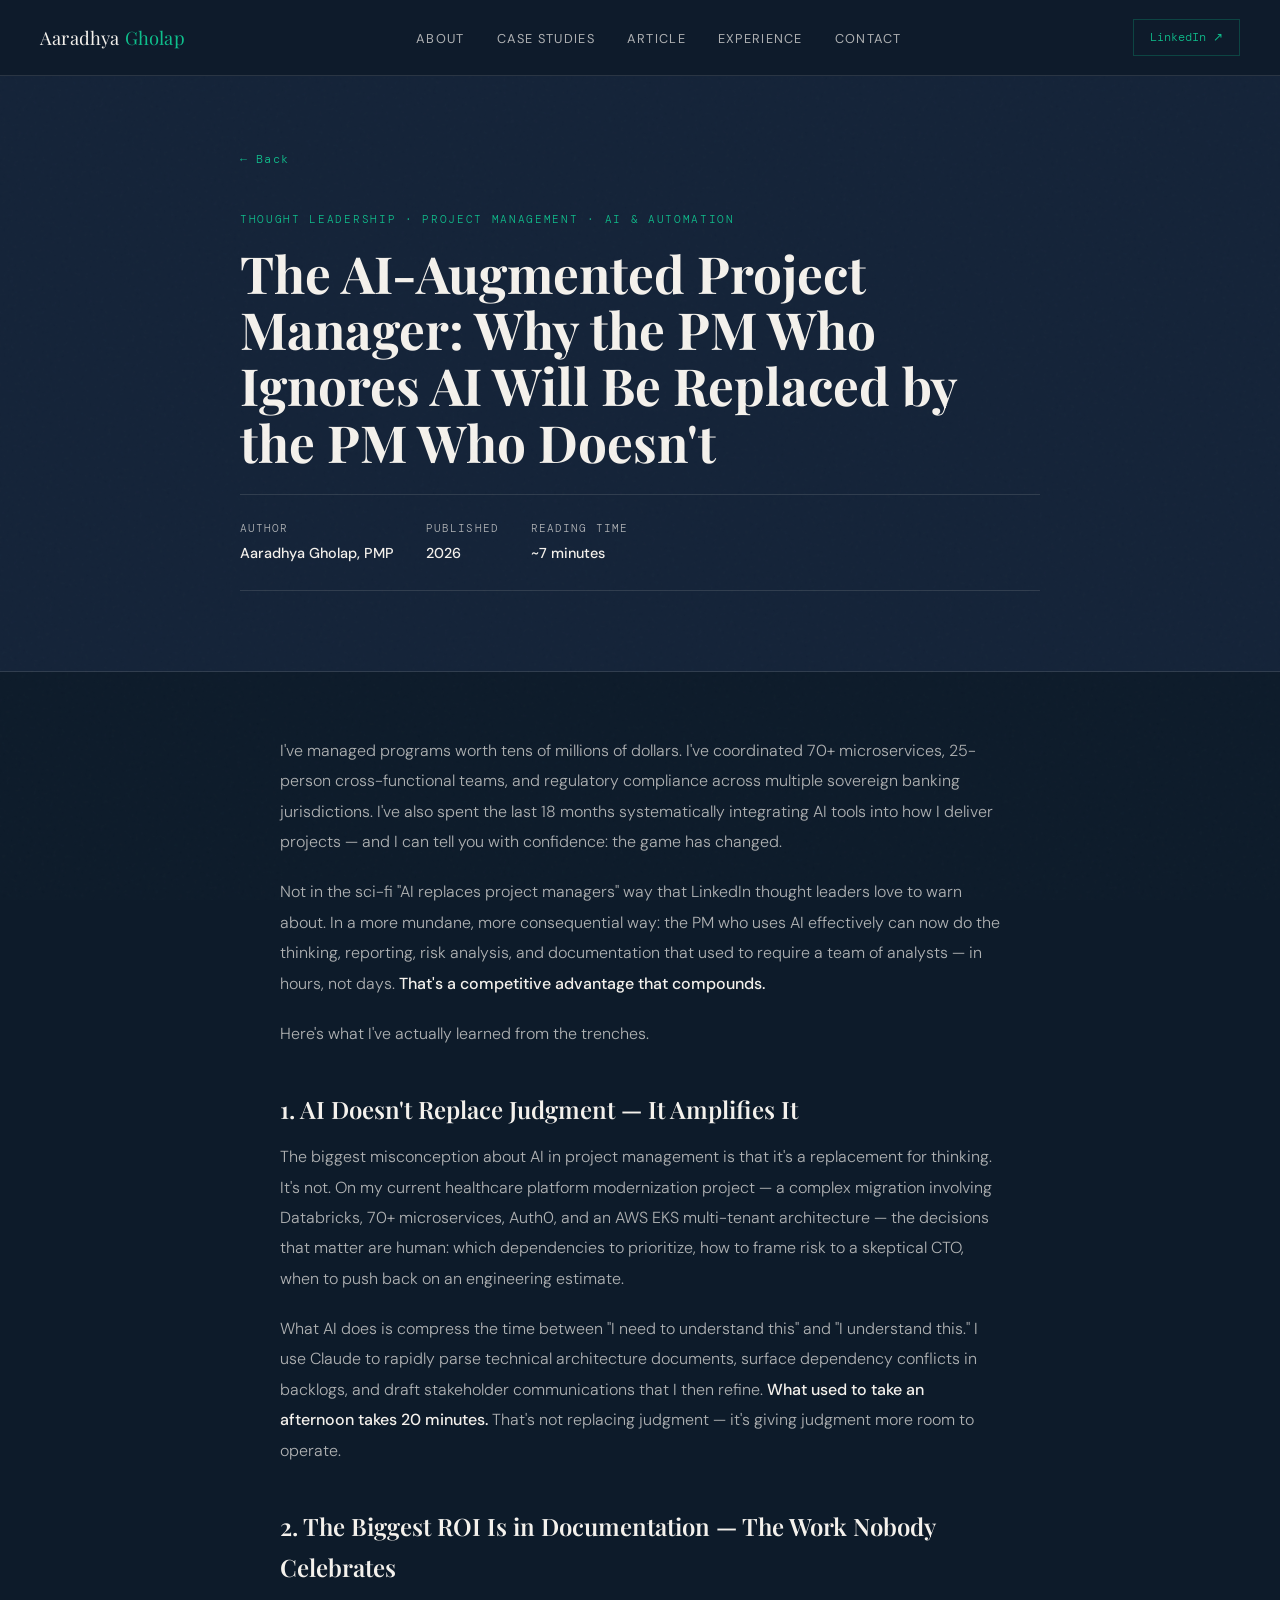
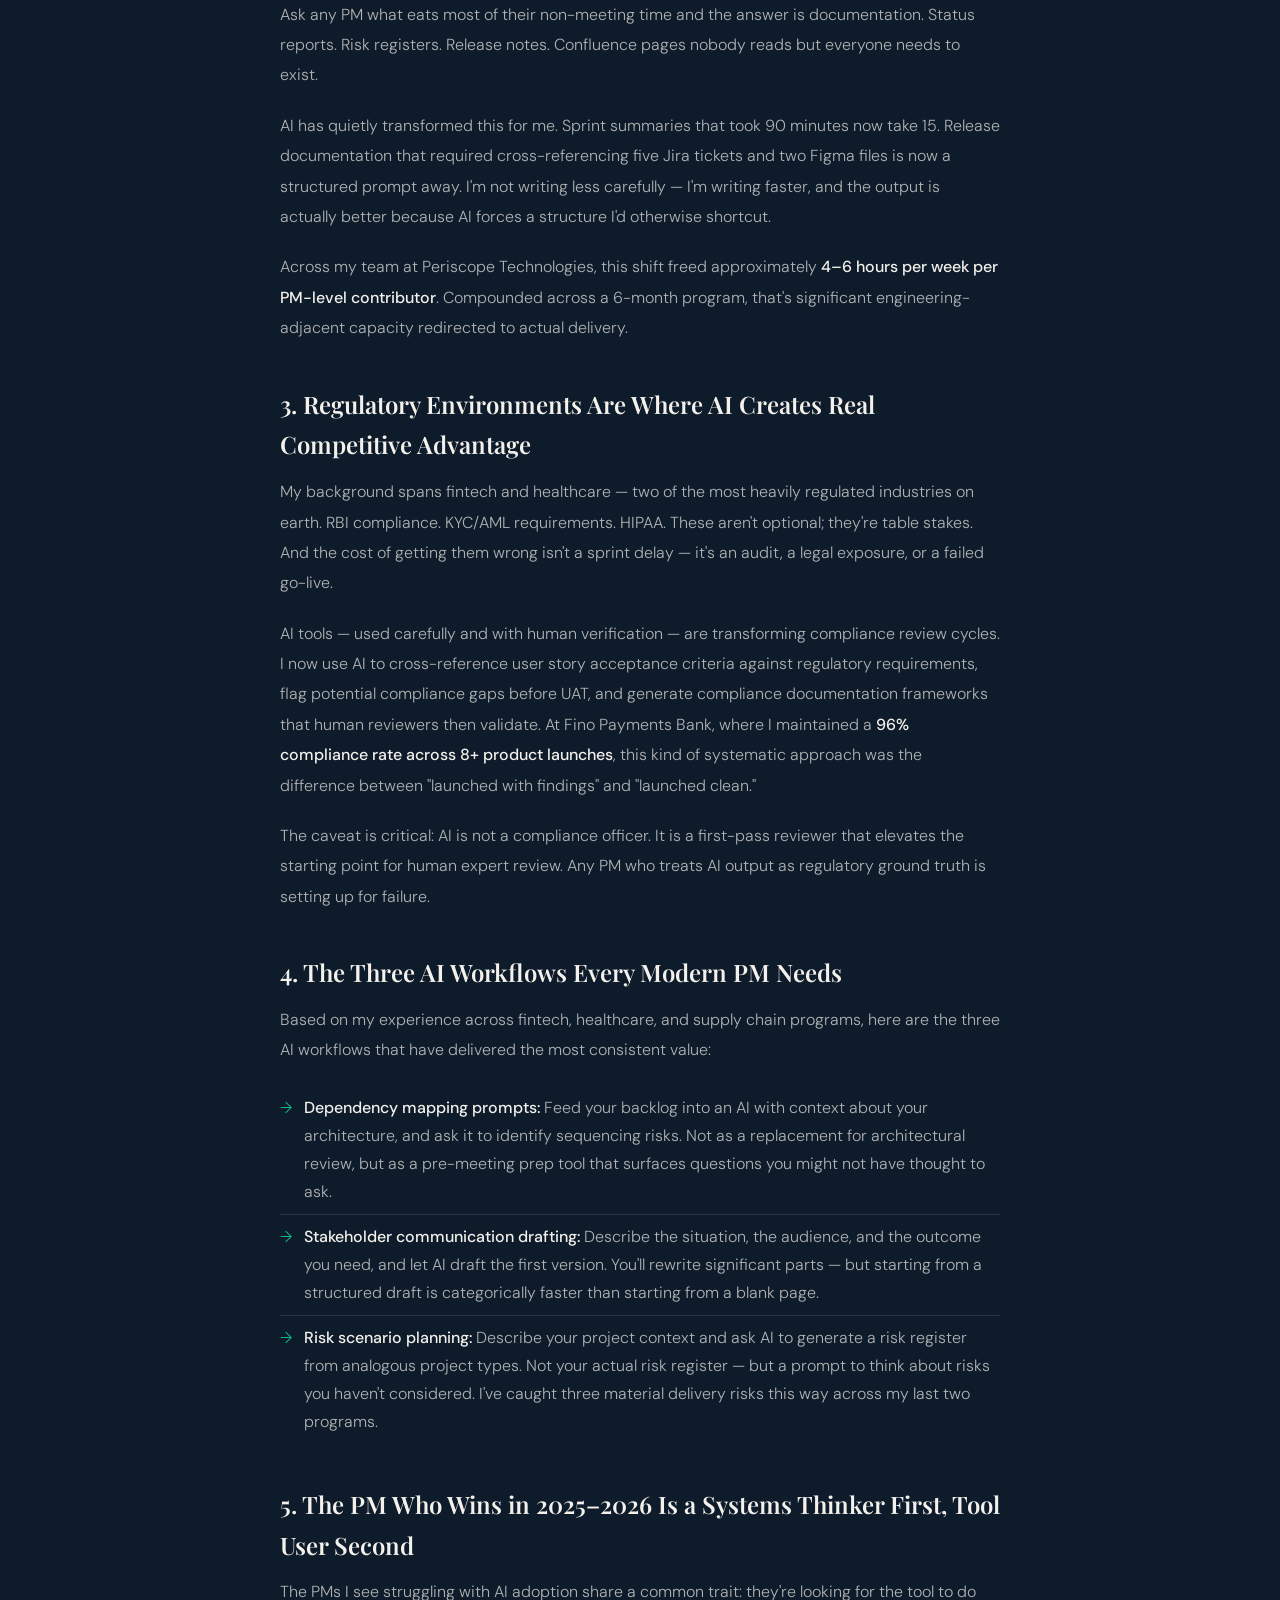
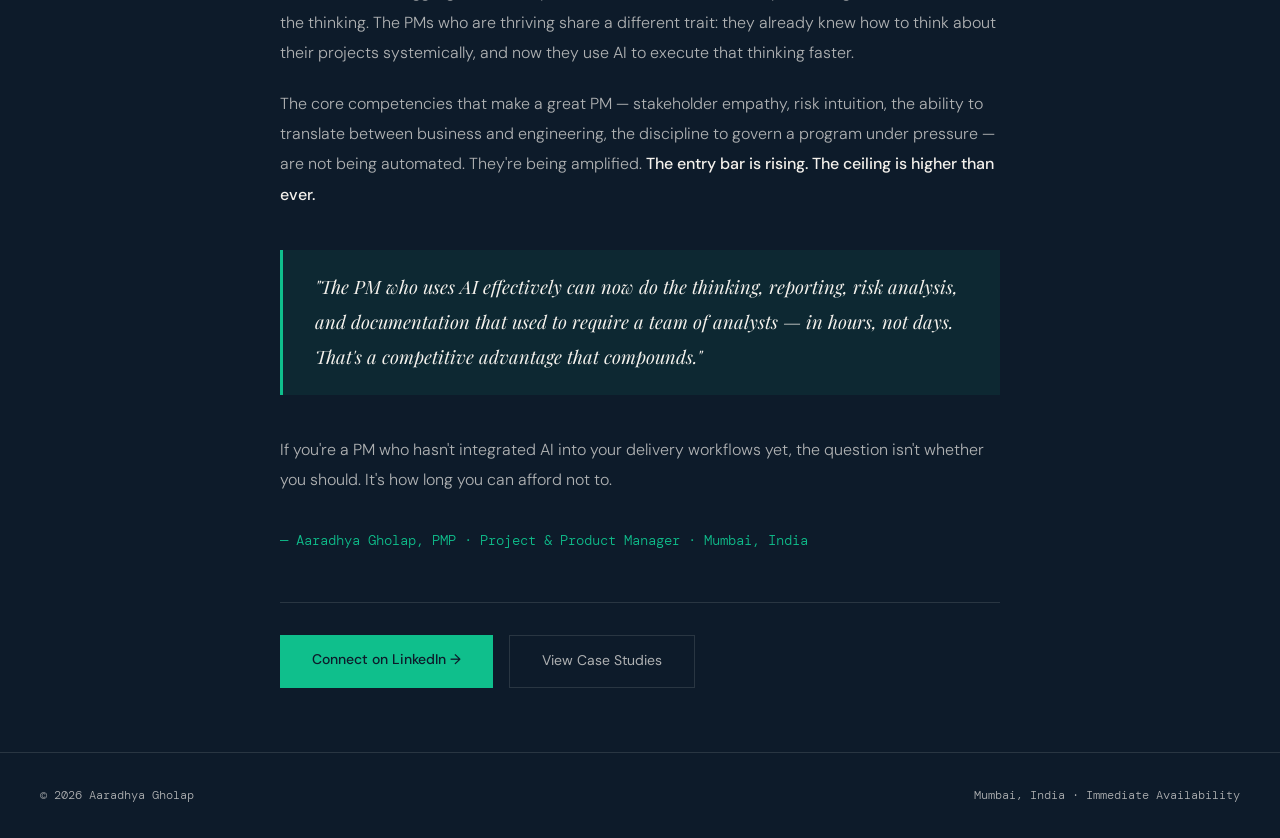
==== article.html @ 45ca6bbc "Add files via upload" ====
<!DOCTYPE html>
<html lang="en">
<head>
<meta charset="UTF-8">
<meta name="viewport" content="width=device-width, initial-scale=1.0">
<title>The AI-Augmented Project Manager — Aaradhya Gholap</title>
<link rel="stylesheet" href="style.css">
</head>
<body>

<nav>
  <a href="index.html" class="nav-logo">Aaradhya <span>Gholap</span></a>
  <button class="hamburger" aria-label="Menu"><span></span><span></span><span></span></button>
  <ul class="nav-links">
    <li><a href="index.html#about">About</a></li>
    <li><a href="index.html#work">Case Studies</a></li>
    <li><a href="index.html#article" class="active">Article</a></li>
    <li><a href="index.html#experience">Experience</a></li>
    <li><a href="index.html#contact">Contact</a></li>
  </ul>
  <a href="https://linkedin.com/in/aaradhyagholap" target="_blank" class="nav-cta">LinkedIn ↗</a>
</nav>

<div class="detail-hero">
  <div class="detail-hero-inner">
    <a href="index.html#article" class="detail-back">← Back</a>
    <div class="detail-domain">Thought Leadership · Project Management · AI & Automation</div>
    <h1 class="detail-title">The AI-Augmented Project Manager: Why the PM Who Ignores AI Will Be Replaced by the PM Who Doesn't</h1>
    <div class="detail-meta">
      <div class="detail-meta-item">
        <span class="detail-meta-label">Author</span>
        <span class="detail-meta-value">Aaradhya Gholap, PMP</span>
      </div>
      <div class="detail-meta-item">
        <span class="detail-meta-label">Published</span>
        <span class="detail-meta-value">2026</span>
      </div>
      <div class="detail-meta-item">
        <span class="detail-meta-label">Reading time</span>
        <span class="detail-meta-value">~7 minutes</span>
      </div>
    </div>
  </div>
</div>

<div class="article-full">
  <div class="article-full-inner">

    <p>I've managed programs worth tens of millions of dollars. I've coordinated 70+ microservices, 25-person cross-functional teams, and regulatory compliance across multiple sovereign banking jurisdictions. I've also spent the last 18 months systematically integrating AI tools into how I deliver projects — and I can tell you with confidence: the game has changed.</p>

    <p>Not in the sci-fi "AI replaces project managers" way that LinkedIn thought leaders love to warn about. In a more mundane, more consequential way: the PM who uses AI effectively can now do the thinking, reporting, risk analysis, and documentation that used to require a team of analysts — in hours, not days. <strong>That's a competitive advantage that compounds.</strong></p>

    <p>Here's what I've actually learned from the trenches.</p>

    <h2>1. AI Doesn't Replace Judgment — It Amplifies It</h2>
    <p>The biggest misconception about AI in project management is that it's a replacement for thinking. It's not. On my current healthcare platform modernization project — a complex migration involving Databricks, 70+ microservices, Auth0, and an AWS EKS multi-tenant architecture — the decisions that matter are human: which dependencies to prioritize, how to frame risk to a skeptical CTO, when to push back on an engineering estimate.</p>
    <p>What AI does is compress the time between "I need to understand this" and "I understand this." I use Claude to rapidly parse technical architecture documents, surface dependency conflicts in backlogs, and draft stakeholder communications that I then refine. <strong>What used to take an afternoon takes 20 minutes.</strong> That's not replacing judgment — it's giving judgment more room to operate.</p>

    <h2>2. The Biggest ROI Is in Documentation — The Work Nobody Celebrates</h2>
    <p>Ask any PM what eats most of their non-meeting time and the answer is documentation. Status reports. Risk registers. Release notes. Confluence pages nobody reads but everyone needs to exist.</p>
    <p>AI has quietly transformed this for me. Sprint summaries that took 90 minutes now take 15. Release documentation that required cross-referencing five Jira tickets and two Figma files is now a structured prompt away. I'm not writing less carefully — I'm writing faster, and the output is actually better because AI forces a structure I'd otherwise shortcut.</p>
    <p>Across my team at Periscope Technologies, this shift freed approximately <strong>4–6 hours per week per PM-level contributor</strong>. Compounded across a 6-month program, that's significant engineering-adjacent capacity redirected to actual delivery.</p>

    <h2>3. Regulatory Environments Are Where AI Creates Real Competitive Advantage</h2>
    <p>My background spans fintech and healthcare — two of the most heavily regulated industries on earth. RBI compliance. KYC/AML requirements. HIPAA. These aren't optional; they're table stakes. And the cost of getting them wrong isn't a sprint delay — it's an audit, a legal exposure, or a failed go-live.</p>
    <p>AI tools — used carefully and with human verification — are transforming compliance review cycles. I now use AI to cross-reference user story acceptance criteria against regulatory requirements, flag potential compliance gaps before UAT, and generate compliance documentation frameworks that human reviewers then validate. At Fino Payments Bank, where I maintained a <strong>96% compliance rate across 8+ product launches</strong>, this kind of systematic approach was the difference between "launched with findings" and "launched clean."</p>
    <p>The caveat is critical: AI is not a compliance officer. It is a first-pass reviewer that elevates the starting point for human expert review. Any PM who treats AI output as regulatory ground truth is setting up for failure.</p>

    <h2>4. The Three AI Workflows Every Modern PM Needs</h2>
    <p>Based on my experience across fintech, healthcare, and supply chain programs, here are the three AI workflows that have delivered the most consistent value:</p>
    <ul>
      <li><strong>Dependency mapping prompts:</strong> Feed your backlog into an AI with context about your architecture, and ask it to identify sequencing risks. Not as a replacement for architectural review, but as a pre-meeting prep tool that surfaces questions you might not have thought to ask.</li>
      <li><strong>Stakeholder communication drafting:</strong> Describe the situation, the audience, and the outcome you need, and let AI draft the first version. You'll rewrite significant parts — but starting from a structured draft is categorically faster than starting from a blank page.</li>
      <li><strong>Risk scenario planning:</strong> Describe your project context and ask AI to generate a risk register from analogous project types. Not your actual risk register — but a prompt to think about risks you haven't considered. I've caught three material delivery risks this way across my last two programs.</li>
    </ul>

    <h2>5. The PM Who Wins in 2025–2026 Is a Systems Thinker First, Tool User Second</h2>
    <p>The PMs I see struggling with AI adoption share a common trait: they're looking for the tool to do the thinking. The PMs who are thriving share a different trait: they already knew how to think about their projects systemically, and now they use AI to execute that thinking faster.</p>
    <p>The core competencies that make a great PM — stakeholder empathy, risk intuition, the ability to translate between business and engineering, the discipline to govern a program under pressure — are not being automated. They're being amplified. <strong>The entry bar is rising. The ceiling is higher than ever.</strong></p>

    <div class="pullquote">
      <p>"The PM who uses AI effectively can now do the thinking, reporting, risk analysis, and documentation that used to require a team of analysts — in hours, not days. That's a competitive advantage that compounds."</p>
    </div>

    <p>If you're a PM who hasn't integrated AI into your delivery workflows yet, the question isn't whether you should. It's how long you can afford not to.</p>

    <p style="color:var(--teal);font-family:var(--mono);font-size:0.85rem;margin-top:2rem;">— Aaradhya Gholap, PMP · Project & Product Manager · Mumbai, India</p>

    <div style="margin-top:3rem;padding-top:2rem;border-top:1px solid var(--white-border);display:flex;gap:1rem;flex-wrap:wrap;">
      <a href="https://linkedin.com/in/aaradhyagholap" target="_blank" class="btn-primary">Connect on LinkedIn →</a>
      <a href="index.html#work" class="btn-outline">View Case Studies</a>
    </div>
  </div>
</div>

<footer>
  <span>© 2026 Aaradhya Gholap</span>
  <span>Mumbai, India · Immediate Availability</span>
</footer>
<script src="main.js"></script>
</body>
</html>
---- style.css ----
@import url('https://fonts.googleapis.com/css2?family=Playfair+Display:ital,wght@0,600;0,700;1,600&family=DM+Sans:ital,opsz,wght@0,9..40,300;0,9..40,400;0,9..40,500;1,9..40,300&family=DM+Mono:wght@400;500&display=swap');

:root {
  --navy: #0d1b2a;
  --navy-mid: #142338;
  --navy-light: #1e3352;
  --teal: #0fbf8c;
  --teal-dim: #0a9870;
  --teal-ghost: rgba(15,191,140,0.08);
  --teal-border: rgba(15,191,140,0.25);
  --gold: #e8a838;
  --white: #f4f1ec;
  --white-dim: rgba(244,241,236,0.7);
  --white-ghost: rgba(244,241,236,0.08);
  --white-border: rgba(244,241,236,0.12);
  --mono: 'DM Mono', monospace;
  --serif: 'Playfair Display', Georgia, serif;
  --sans: 'DM Sans', system-ui, sans-serif;
}

*, *::before, *::after { box-sizing: border-box; margin: 0; padding: 0; }

html { scroll-behavior: smooth; }

body {
  background: var(--navy);
  color: var(--white);
  font-family: var(--sans);
  font-weight: 300;
  line-height: 1.7;
  overflow-x: hidden;
}

/* ── NOISE TEXTURE OVERLAY ── */
body::before {
  content: '';
  position: fixed;
  inset: 0;
  background-image: url("data:image/svg+xml,%3Csvg viewBox='0 0 256 256' xmlns='http://www.w3.org/2000/svg'%3E%3Cfilter id='noise'%3E%3CfeTurbulence type='fractalNoise' baseFrequency='0.9' numOctaves='4' stitchTiles='stitch'/%3E%3C/filter%3E%3Crect width='100%25' height='100%25' filter='url(%23noise)' opacity='0.04'/%3E%3C/svg%3E");
  pointer-events: none;
  z-index: 0;
  opacity: 0.5;
}

/* ── NAV ── */
nav {
  position: fixed;
  top: 0; left: 0; right: 0;
  z-index: 100;
  display: flex;
  align-items: center;
  justify-content: space-between;
  padding: 1.2rem 2.5rem;
  background: rgba(13,27,42,0.85);
  backdrop-filter: blur(12px);
  border-bottom: 1px solid var(--white-border);
}

.nav-logo {
  font-family: var(--serif);
  font-size: 1.15rem;
  color: var(--white);
  text-decoration: none;
  letter-spacing: 0.01em;
}

.nav-logo span { color: var(--teal); }

.nav-links { display: flex; gap: 2rem; list-style: none; }

.nav-links a {
  font-size: 0.8rem;
  font-weight: 400;
  letter-spacing: 0.1em;
  text-transform: uppercase;
  color: var(--white-dim);
  text-decoration: none;
  transition: color 0.2s;
}

.nav-links a:hover, .nav-links a.active { color: var(--teal); }

.nav-cta {
  font-family: var(--mono);
  font-size: 0.75rem;
  color: var(--teal);
  border: 1px solid var(--teal-border);
  padding: 0.45rem 1rem;
  text-decoration: none;
  transition: background 0.2s;
}
.nav-cta:hover { background: var(--teal-ghost); }

/* ── HERO ── */
.hero {
  min-height: 100vh;
  display: flex;
  align-items: center;
  padding: 8rem 2.5rem 5rem;
  position: relative;
  overflow: hidden;
}

.hero-grid-bg {
  position: absolute;
  inset: 0;
  background-image:
    linear-gradient(rgba(15,191,140,0.04) 1px, transparent 1px),
    linear-gradient(90deg, rgba(15,191,140,0.04) 1px, transparent 1px);
  background-size: 60px 60px;
  mask-image: radial-gradient(ellipse 80% 80% at 50% 50%, black 30%, transparent 100%);
}

.hero-glow {
  position: absolute;
  top: -20%;
  right: -10%;
  width: 60vw;
  height: 60vw;
  background: radial-gradient(circle, rgba(15,191,140,0.06) 0%, transparent 60%);
  pointer-events: none;
}

.hero-inner {
  max-width: 1100px;
  margin: 0 auto;
  width: 100%;
  position: relative;
  z-index: 1;
}

.hero-tag {
  font-family: var(--mono);
  font-size: 0.75rem;
  color: var(--teal);
  letter-spacing: 0.15em;
  text-transform: uppercase;
  margin-bottom: 1.5rem;
  display: flex;
  align-items: center;
  gap: 0.75rem;
}
.hero-tag::before {
  content: '';
  display: block;
  width: 40px;
  height: 1px;
  background: var(--teal);
}

.hero h1 {
  font-family: var(--serif);
  font-size: clamp(3rem, 7vw, 5.5rem);
  line-height: 1.05;
  font-weight: 700;
  margin-bottom: 0.3em;
  letter-spacing: -0.02em;
}

.hero h1 em {
  font-style: italic;
  color: var(--teal);
}

.hero-subtitle {
  font-size: 1.1rem;
  color: var(--white-dim);
  max-width: 560px;
  margin: 1.5rem 0 2.5rem;
  line-height: 1.75;
}

.hero-metrics {
  display: flex;
  gap: 2.5rem;
  margin-bottom: 3rem;
  flex-wrap: wrap;
}

.metric {
  display: flex;
  flex-direction: column;
}

.metric-num {
  font-family: var(--serif);
  font-size: 2.2rem;
  font-weight: 700;
  color: var(--teal);
  line-height: 1;
}

.metric-label {
  font-size: 0.75rem;
  color: var(--white-dim);
  letter-spacing: 0.05em;
  margin-top: 0.25rem;
}

.hero-actions { display: flex; gap: 1rem; flex-wrap: wrap; }

.btn-primary {
  font-family: var(--sans);
  font-size: 0.875rem;
  font-weight: 500;
  background: var(--teal);
  color: var(--navy);
  padding: 0.85rem 2rem;
  text-decoration: none;
  transition: background 0.2s, transform 0.15s;
  display: inline-block;
}
.btn-primary:hover { background: #0de0a4; transform: translateY(-1px); }

.btn-outline {
  font-family: var(--sans);
  font-size: 0.875rem;
  font-weight: 400;
  border: 1px solid var(--white-border);
  color: var(--white-dim);
  padding: 0.85rem 2rem;
  text-decoration: none;
  transition: border-color 0.2s, color 0.2s;
  display: inline-block;
}
.btn-outline:hover { border-color: var(--teal-border); color: var(--teal); }

/* ── SECTIONS ── */
section {
  padding: 6rem 2.5rem;
  position: relative;
  z-index: 1;
}

.container { max-width: 1100px; margin: 0 auto; }

.section-label {
  font-family: var(--mono);
  font-size: 0.7rem;
  color: var(--teal);
  letter-spacing: 0.2em;
  text-transform: uppercase;
  margin-bottom: 0.75rem;
}

.section-title {
  font-family: var(--serif);
  font-size: clamp(1.8rem, 4vw, 2.8rem);
  font-weight: 700;
  line-height: 1.15;
  margin-bottom: 1rem;
}

.section-desc {
  color: var(--white-dim);
  font-size: 1rem;
  max-width: 560px;
  line-height: 1.8;
  margin-bottom: 3rem;
}

/* ── ABOUT ── */
#about { background: var(--navy-mid); }

.about-grid {
  display: grid;
  grid-template-columns: 1fr 1fr;
  gap: 5rem;
  align-items: start;
}

.about-text p {
  color: var(--white-dim);
  margin-bottom: 1.25rem;
  line-height: 1.85;
}

.about-text p strong { color: var(--white); font-weight: 500; }

.about-tags { display: flex; flex-wrap: wrap; gap: 0.5rem; margin-top: 2rem; }

.tag {
  font-family: var(--mono);
  font-size: 0.7rem;
  padding: 0.35rem 0.8rem;
  border: 1px solid var(--teal-border);
  color: var(--teal);
  letter-spacing: 0.08em;
}

.about-certs { display: flex; flex-direction: column; gap: 1rem; }

.cert-card {
  background: var(--white-ghost);
  border: 1px solid var(--white-border);
  padding: 1.25rem 1.5rem;
  transition: border-color 0.2s;
}
.cert-card:hover { border-color: var(--teal-border); }

.cert-card .cert-name {
  font-weight: 500;
  font-size: 0.9rem;
  margin-bottom: 0.2rem;
}
.cert-card .cert-org {
  font-size: 0.78rem;
  color: var(--teal);
  font-family: var(--mono);
}

/* ── CASE STUDIES ── */
#work { background: var(--navy); }

.work-grid {
  display: grid;
  grid-template-columns: 1fr 1fr 1fr;
  gap: 1.5px;
  background: var(--white-border);
  margin-bottom: 1.5px;
}

.case-card {
  background: var(--navy);
  padding: 2.5rem;
  transition: background 0.25s;
  cursor: pointer;
  text-decoration: none;
  display: block;
  color: inherit;
  position: relative;
  overflow: hidden;
}

.case-card::before {
  content: '';
  position: absolute;
  top: 0; left: 0;
  width: 3px;
  height: 0;
  background: var(--teal);
  transition: height 0.3s;
}
.case-card:hover::before { height: 100%; }
.case-card:hover { background: var(--navy-light); }

.case-domain {
  font-family: var(--mono);
  font-size: 0.65rem;
  color: var(--teal);
  letter-spacing: 0.15em;
  text-transform: uppercase;
  margin-bottom: 1.25rem;
}

.case-title {
  font-family: var(--serif);
  font-size: 1.3rem;
  font-weight: 600;
  line-height: 1.3;
  margin-bottom: 1rem;
}

.case-desc {
  font-size: 0.85rem;
  color: var(--white-dim);
  line-height: 1.75;
  margin-bottom: 1.75rem;
}

.case-metrics {
  display: flex;
  gap: 1.5rem;
  margin-bottom: 1.75rem;
  flex-wrap: wrap;
}

.case-metric-val {
  font-family: var(--serif);
  font-size: 1.5rem;
  color: var(--teal);
  font-weight: 700;
  line-height: 1;
}
.case-metric-lbl {
  font-size: 0.68rem;
  color: var(--white-dim);
  letter-spacing: 0.05em;
  margin-top: 0.2rem;
}

.case-link {
  font-family: var(--mono);
  font-size: 0.72rem;
  color: var(--teal);
  display: flex;
  align-items: center;
  gap: 0.5rem;
  letter-spacing: 0.08em;
}
.case-link::after { content: '→'; transition: transform 0.2s; }
.case-card:hover .case-link::after { transform: translateX(4px); }

/* ── CASE STUDY DETAIL PAGE ── */
.detail-hero {
  padding: 9rem 2.5rem 5rem;
  background: var(--navy-mid);
  border-bottom: 1px solid var(--white-border);
}

.detail-hero-inner { max-width: 800px; margin: 0 auto; }

.detail-back {
  font-family: var(--mono);
  font-size: 0.72rem;
  color: var(--teal);
  text-decoration: none;
  display: inline-flex;
  align-items: center;
  gap: 0.5rem;
  letter-spacing: 0.1em;
  margin-bottom: 2.5rem;
  transition: gap 0.2s;
}
.detail-back:hover { gap: 0.75rem; }

.detail-domain {
  font-family: var(--mono);
  font-size: 0.7rem;
  color: var(--teal);
  letter-spacing: 0.15em;
  text-transform: uppercase;
  margin-bottom: 1rem;
}

.detail-title {
  font-family: var(--serif);
  font-size: clamp(2rem, 5vw, 3.2rem);
  font-weight: 700;
  line-height: 1.1;
  margin-bottom: 1.5rem;
}

.detail-meta {
  display: flex;
  gap: 2rem;
  flex-wrap: wrap;
  padding: 1.5rem 0;
  border-top: 1px solid var(--white-border);
  border-bottom: 1px solid var(--white-border);
  margin-top: 1.5rem;
}

.detail-meta-item { display: flex; flex-direction: column; }
.detail-meta-label { font-size: 0.68rem; color: var(--white-dim); text-transform: uppercase; letter-spacing: 0.1em; margin-bottom: 0.25rem; font-family: var(--mono); }
.detail-meta-value { font-size: 0.9rem; font-weight: 500; }

.detail-body {
  max-width: 800px;
  margin: 0 auto;
  padding: 4rem 2.5rem;
}

.detail-body h2 {
  font-family: var(--serif);
  font-size: 1.6rem;
  font-weight: 600;
  margin: 3rem 0 1rem;
  color: var(--white);
}

.detail-body h3 {
  font-size: 1rem;
  font-weight: 500;
  color: var(--teal);
  text-transform: uppercase;
  letter-spacing: 0.08em;
  font-family: var(--mono);
  margin: 2rem 0 0.75rem;
}

.detail-body p {
  color: var(--white-dim);
  margin-bottom: 1.25rem;
  line-height: 1.85;
}

.detail-body strong { color: var(--white); font-weight: 500; }

.detail-body ul { list-style: none; margin-bottom: 1.5rem; }

.detail-body ul li {
  color: var(--white-dim);
  padding: 0.5rem 0 0.5rem 1.5rem;
  position: relative;
  line-height: 1.75;
  border-bottom: 1px solid var(--white-border);
}
.detail-body ul li:last-child { border-bottom: none; }
.detail-body ul li::before {
  content: '→';
  position: absolute;
  left: 0;
  color: var(--teal);
  font-size: 0.85rem;
}

.metrics-row {
  display: grid;
  grid-template-columns: repeat(4, 1fr);
  gap: 1px;
  background: var(--white-border);
  margin: 2.5rem 0;
}

.metric-box {
  background: var(--navy-mid);
  padding: 1.5rem;
  text-align: center;
}

.metric-box .val {
  font-family: var(--serif);
  font-size: 2rem;
  font-weight: 700;
  color: var(--teal);
  display: block;
  line-height: 1;
  margin-bottom: 0.4rem;
}

.metric-box .lbl {
  font-size: 0.72rem;
  color: var(--white-dim);
  font-family: var(--mono);
  letter-spacing: 0.06em;
}

.pullquote {
  border-left: 3px solid var(--teal);
  padding: 1.25rem 2rem;
  margin: 2.5rem 0;
  background: var(--teal-ghost);
}

.pullquote p {
  font-family: var(--serif);
  font-size: 1.15rem;
  font-style: italic;
  color: var(--white) !important;
  margin: 0 !important;
  line-height: 1.65;
}

/* ── ARTICLE ── */
#article { background: var(--navy-mid); }

.article-card {
  background: var(--navy);
  border: 1px solid var(--white-border);
  padding: 3rem;
  max-width: 780px;
  transition: border-color 0.2s;
}
.article-card:hover { border-color: var(--teal-border); }

.article-tag {
  font-family: var(--mono);
  font-size: 0.68rem;
  color: var(--teal);
  letter-spacing: 0.12em;
  text-transform: uppercase;
  margin-bottom: 1rem;
}

.article-card h2 {
  font-family: var(--serif);
  font-size: 1.7rem;
  line-height: 1.2;
  margin-bottom: 1rem;
  font-weight: 600;
}

.article-card .excerpt {
  color: var(--white-dim);
  font-size: 0.95rem;
  line-height: 1.8;
  margin-bottom: 1.5rem;
}

.article-full { padding: 4rem 2.5rem; }
.article-full-inner { max-width: 720px; margin: 0 auto; }
.article-full-inner h2 { font-family: var(--serif); font-size: 1.5rem; font-weight: 600; margin: 2.5rem 0 0.75rem; }
.article-full-inner p { color: var(--white-dim); line-height: 1.9; margin-bottom: 1.25rem; }
.article-full-inner strong { color: var(--white); font-weight: 500; }
.article-full-inner ul { list-style: none; margin-bottom: 1.5rem; }
.article-full-inner ul li { color: var(--white-dim); padding: 0.5rem 0 0.5rem 1.5rem; position: relative; line-height: 1.75; border-bottom: 1px solid var(--white-border); }
.article-full-inner ul li:last-child { border-bottom: none; }
.article-full-inner ul li::before { content: '→'; position: absolute; left: 0; color: var(--teal); }

/* ── TIMELINE ── */
#experience { background: var(--navy); }

.timeline { position: relative; padding-left: 2rem; }
.timeline::before {
  content: '';
  position: absolute;
  left: 0; top: 0; bottom: 0;
  width: 1px;
  background: linear-gradient(to bottom, var(--teal), transparent);
}

.timeline-item {
  position: relative;
  padding-bottom: 3rem;
  padding-left: 2rem;
}

.timeline-item::before {
  content: '';
  position: absolute;
  left: -2.4rem;
  top: 0.4rem;
  width: 8px;
  height: 8px;
  background: var(--teal);
  border-radius: 50%;
  box-shadow: 0 0 0 4px rgba(15,191,140,0.15);
}

.timeline-date {
  font-family: var(--mono);
  font-size: 0.68rem;
  color: var(--teal);
  letter-spacing: 0.1em;
  margin-bottom: 0.4rem;
}

.timeline-title {
  font-family: var(--serif);
  font-size: 1.2rem;
  font-weight: 600;
  margin-bottom: 0.2rem;
}

.timeline-company {
  font-size: 0.85rem;
  color: var(--white-dim);
  margin-bottom: 0.75rem;
}

.timeline-desc {
  font-size: 0.88rem;
  color: var(--white-dim);
  line-height: 1.75;
}

/* ── CONTACT ── */
#contact {
  background: var(--navy-mid);
  text-align: center;
  padding: 8rem 2.5rem;
}

#contact .section-title { margin-bottom: 1rem; }

#contact p {
  color: var(--white-dim);
  margin-bottom: 2.5rem;
  font-size: 1rem;
  max-width: 480px;
  margin-left: auto;
  margin-right: auto;
}

.contact-links { display: flex; gap: 1rem; justify-content: center; flex-wrap: wrap; }

/* ── FOOTER ── */
footer {
  background: var(--navy);
  border-top: 1px solid var(--white-border);
  padding: 2rem 2.5rem;
  display: flex;
  justify-content: space-between;
  align-items: center;
  font-size: 0.78rem;
  color: var(--white-dim);
  font-family: var(--mono);
}

/* ── ANIMATIONS ── */
.fade-up {
  opacity: 0;
  transform: translateY(24px);
  transition: opacity 0.65s ease, transform 0.65s ease;
}
.fade-up.visible { opacity: 1; transform: translateY(0); }

.fade-up:nth-child(2) { transition-delay: 0.1s; }
.fade-up:nth-child(3) { transition-delay: 0.2s; }
.fade-up:nth-child(4) { transition-delay: 0.3s; }

/* ── RESPONSIVE ── */
@media (max-width: 900px) {
  .work-grid { grid-template-columns: 1fr; }
  .about-grid { grid-template-columns: 1fr; gap: 3rem; }
  .metrics-row { grid-template-columns: 1fr 1fr; }
  nav { padding: 1rem 1.5rem; }
  .nav-links { display: none; }
}

@media (max-width: 600px) {
  section { padding: 4rem 1.25rem; }
  .hero { padding: 7rem 1.25rem 4rem; }
  .hero-metrics { gap: 1.5rem; }
  .detail-body { padding: 3rem 1.25rem; }
  .metrics-row { grid-template-columns: 1fr 1fr; }
}

/* ── HAMBURGER ── */
.hamburger {
  display: none;
  flex-direction: column;
  gap: 5px;
  background: none;
  border: none;
  cursor: pointer;
  padding: 4px;
}
.hamburger span { display: block; width: 22px; height: 1px; background: var(--white); transition: all 0.2s; }

@media (max-width: 900px) {
  .hamburger { display: flex; }
  .nav-links.open {
    display: flex;
    flex-direction: column;
    position: fixed;
    top: 56px; left: 0; right: 0;
    background: var(--navy-mid);
    padding: 2rem;
    border-bottom: 1px solid var(--white-border);
    gap: 1.5rem;
  }
}
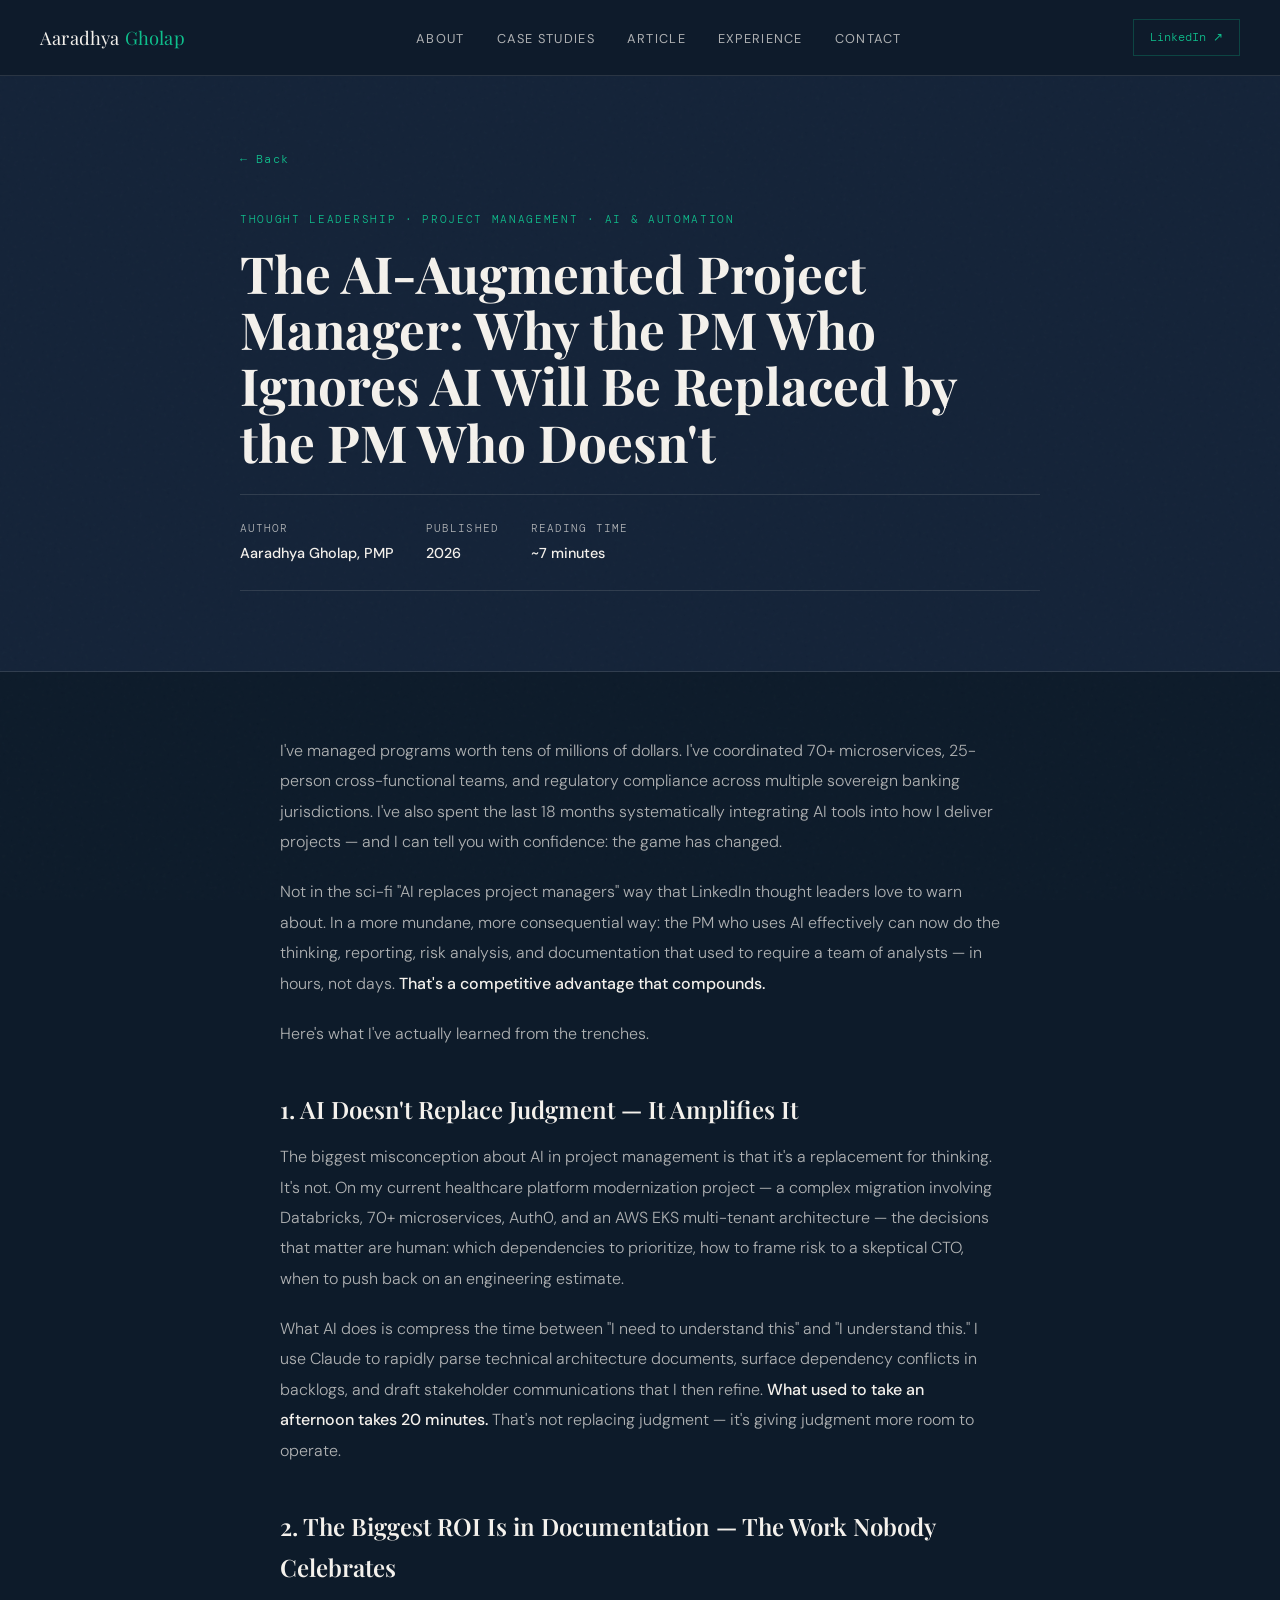
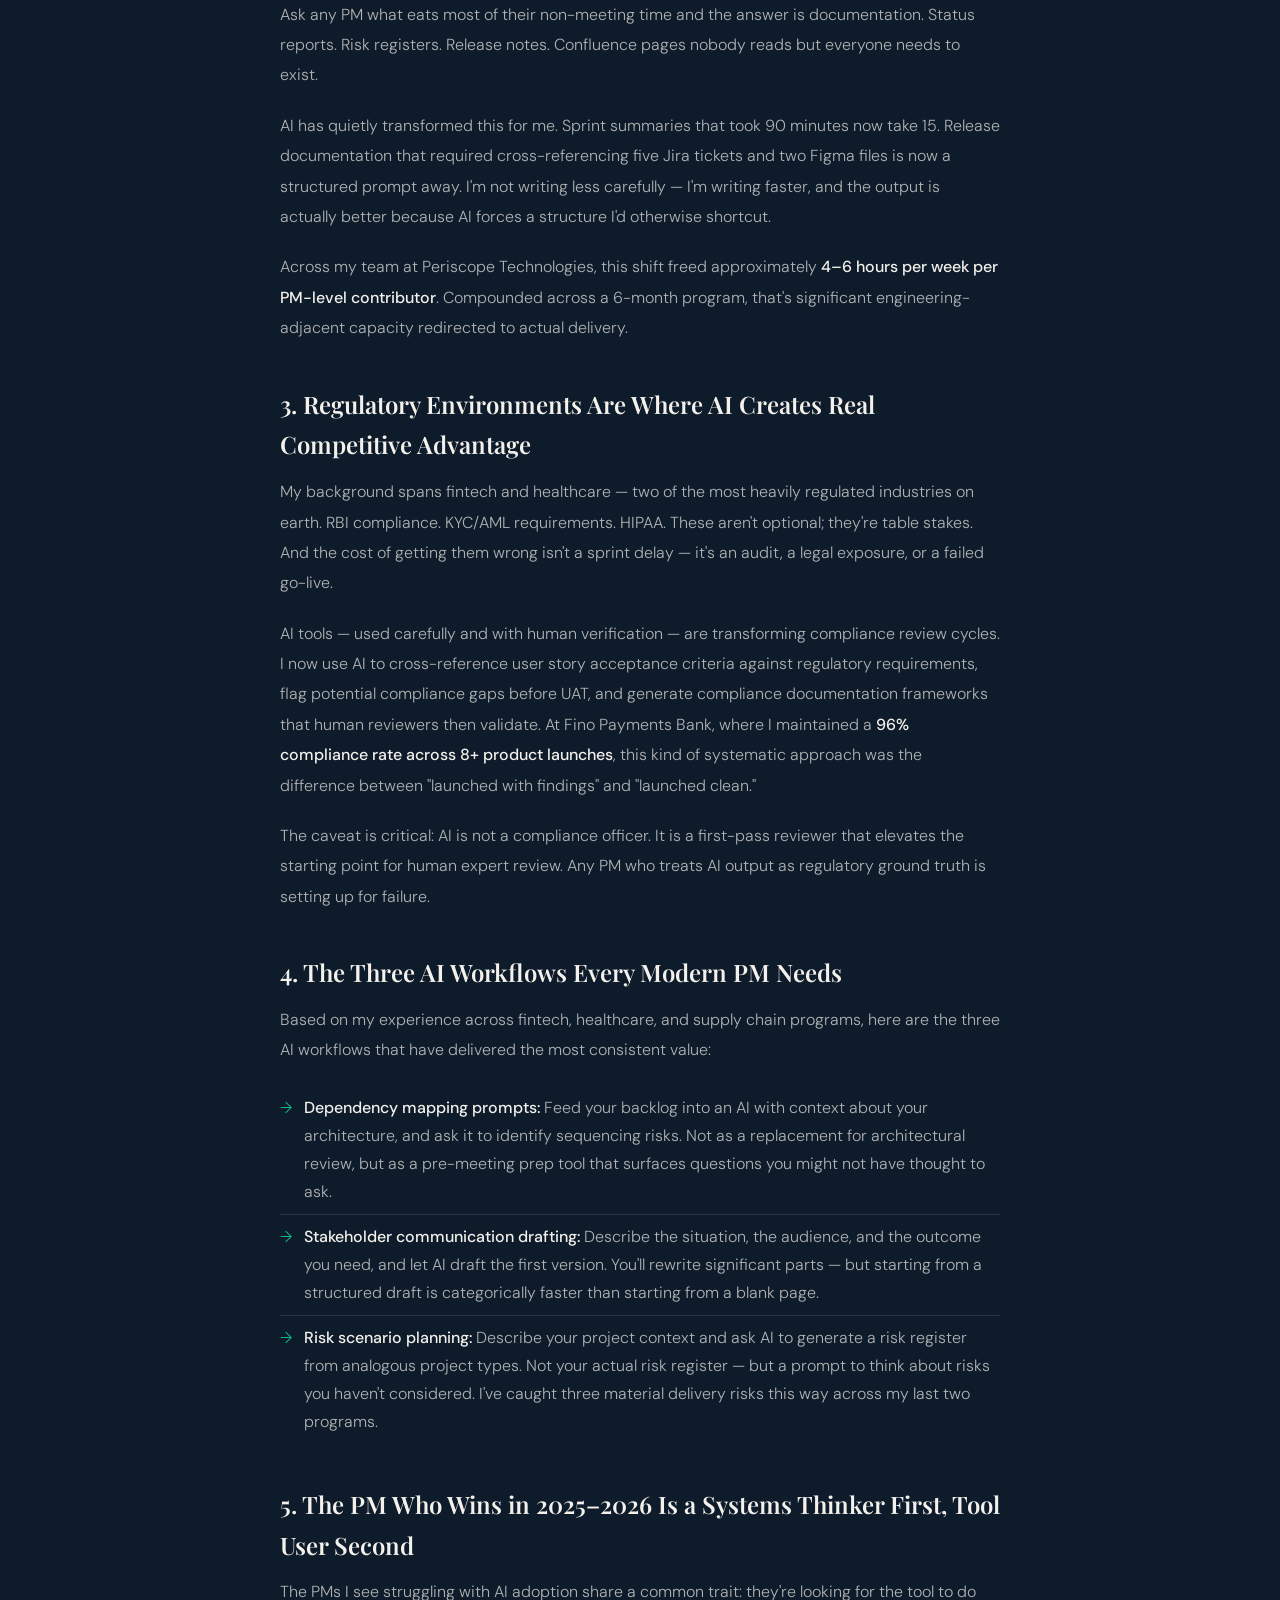
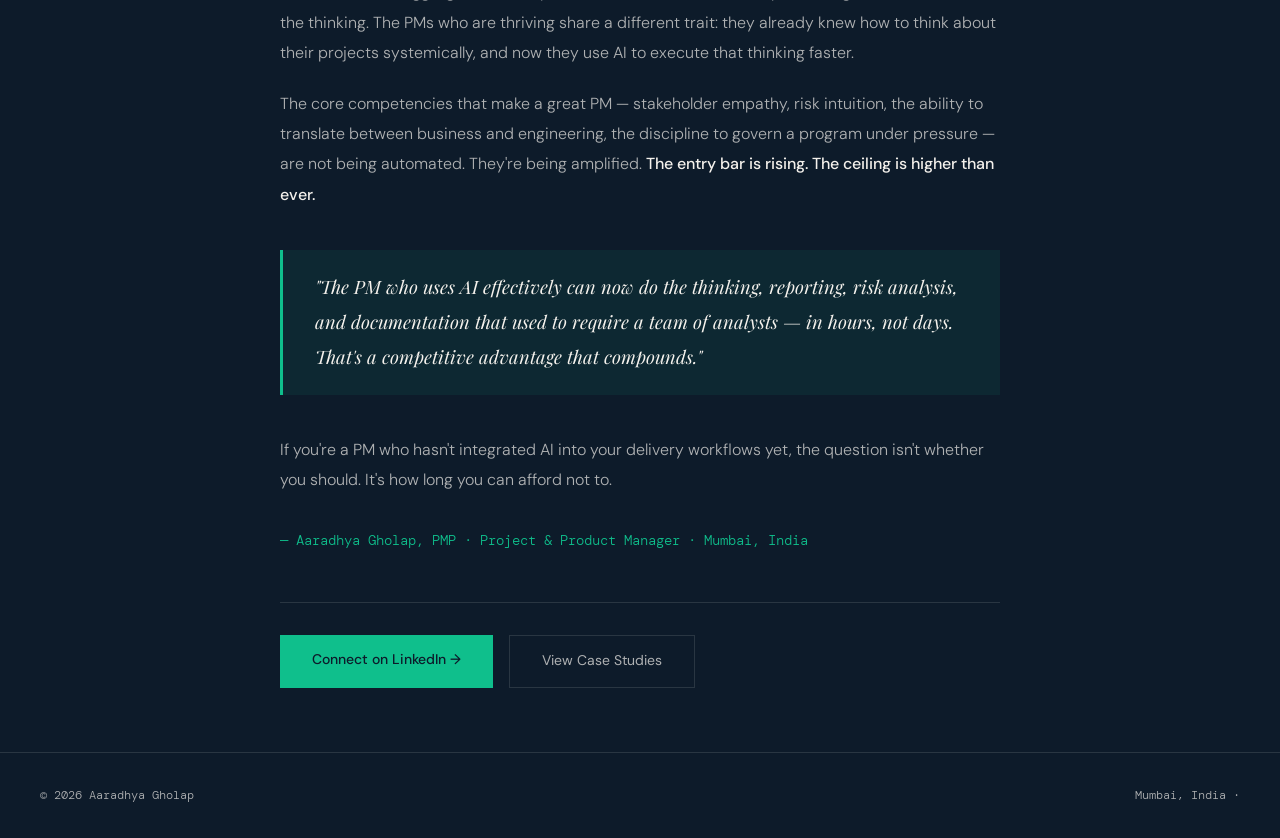
==== commit 4f451f0f: "Update article.html" ====
--- a/article.html
+++ b/article.html
@@ -95,7 +95,7 @@
 
 <footer>
   <span>© 2026 Aaradhya Gholap</span>
-  <span>Mumbai, India · Immediate Availability</span>
+  <span>Mumbai, India · </span>
 </footer>
 <script src="main.js"></script>
 </body>
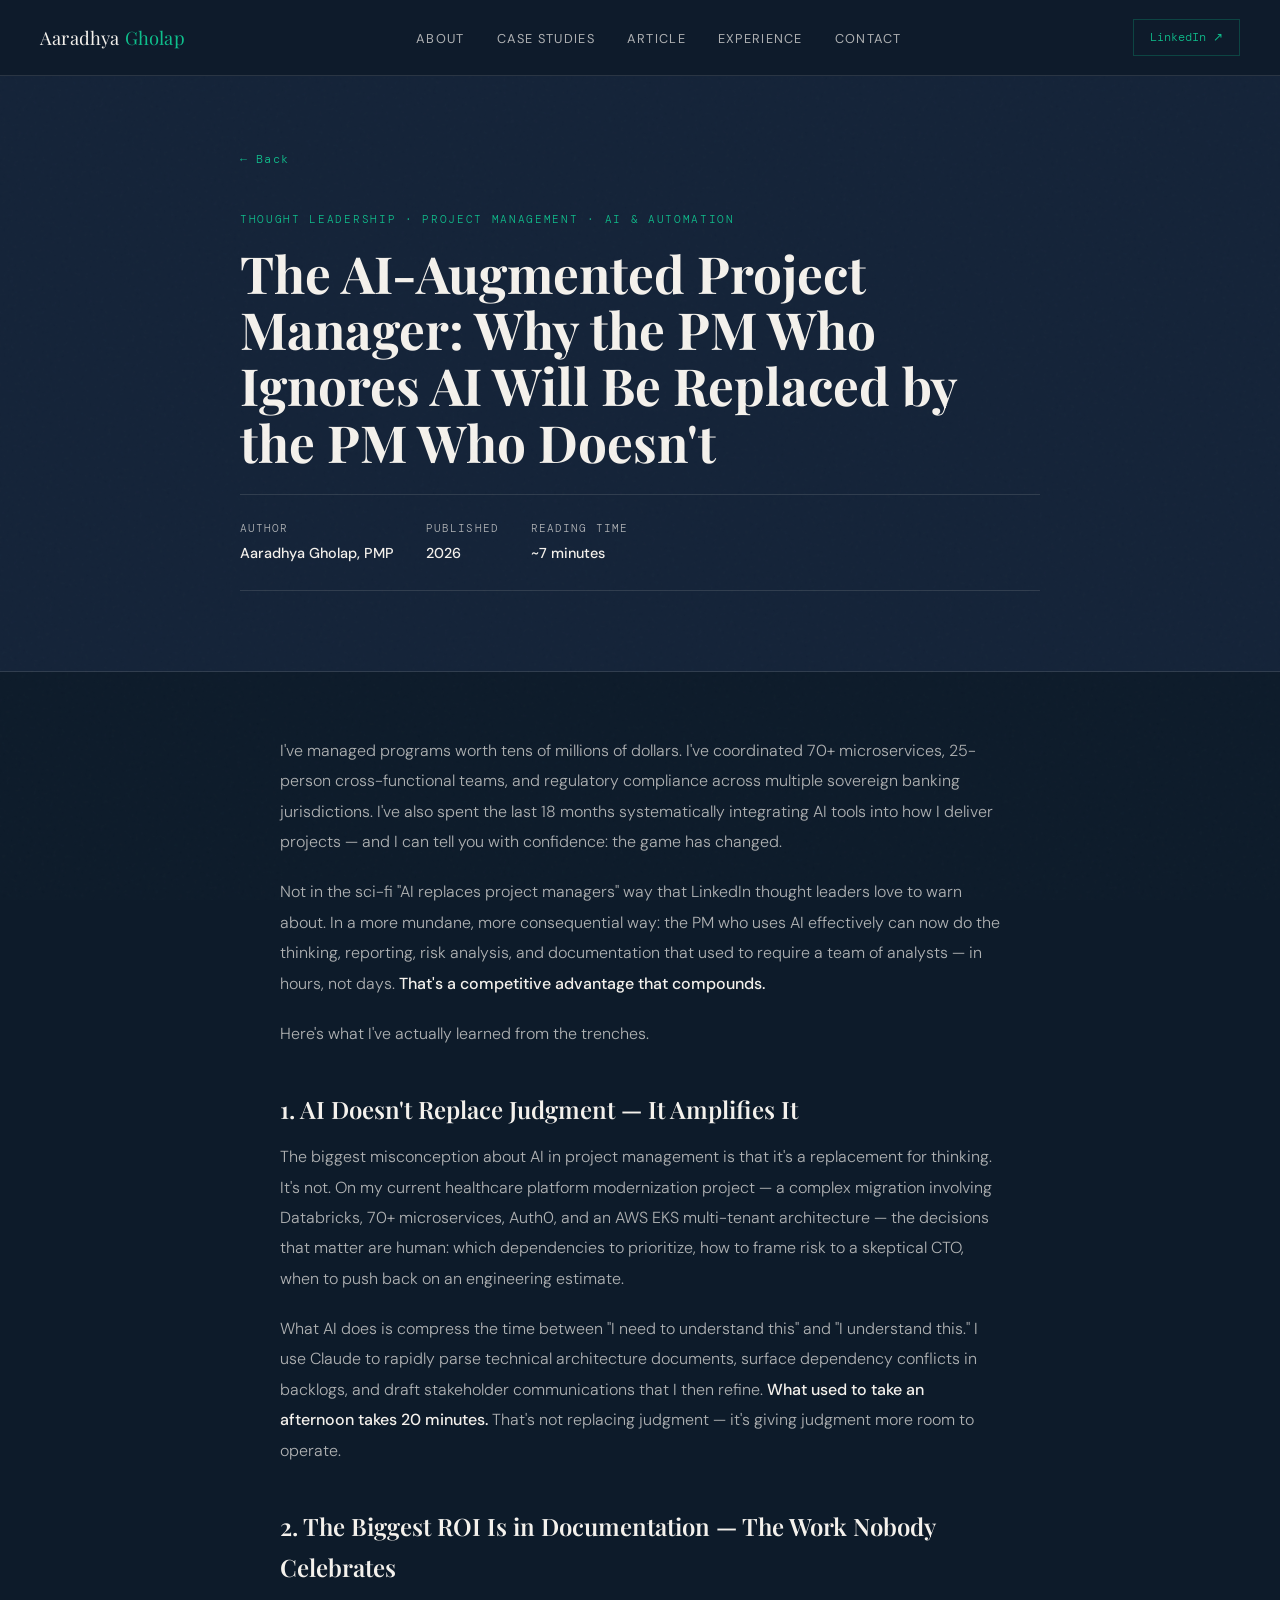
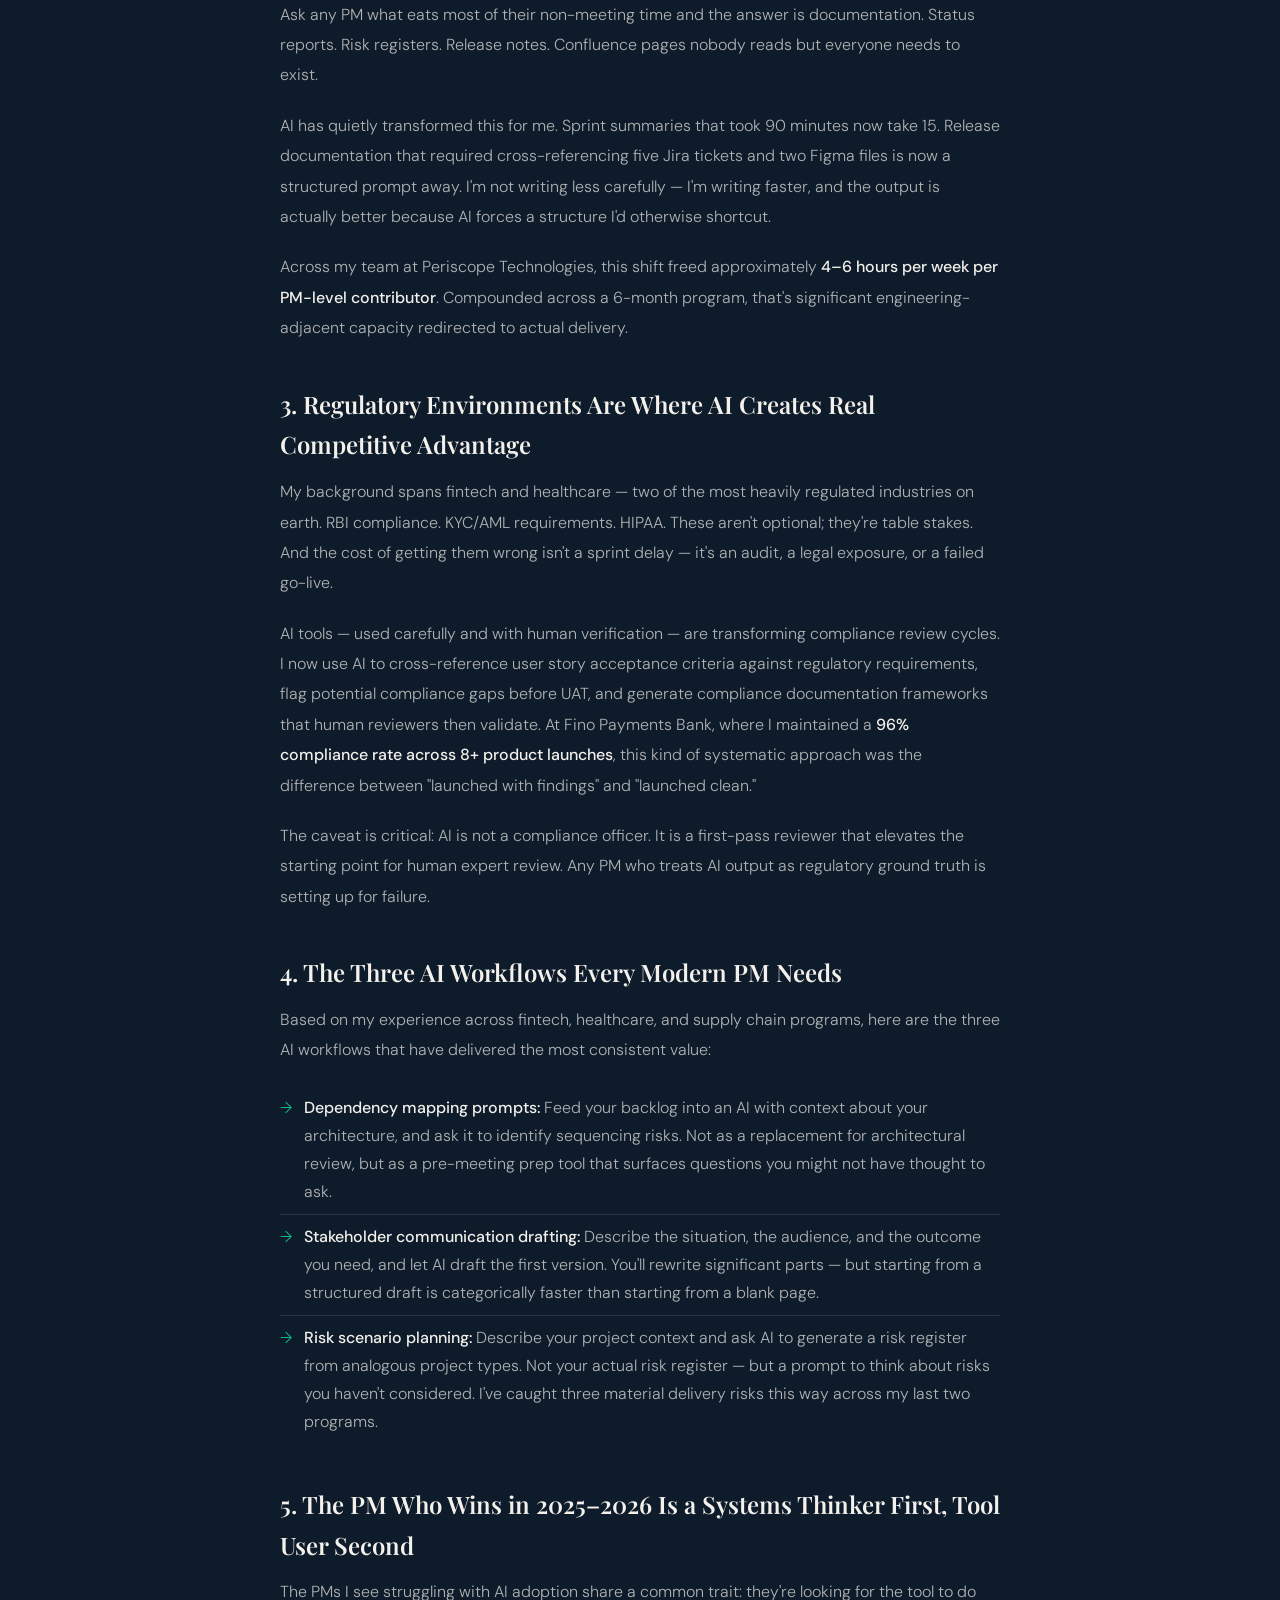
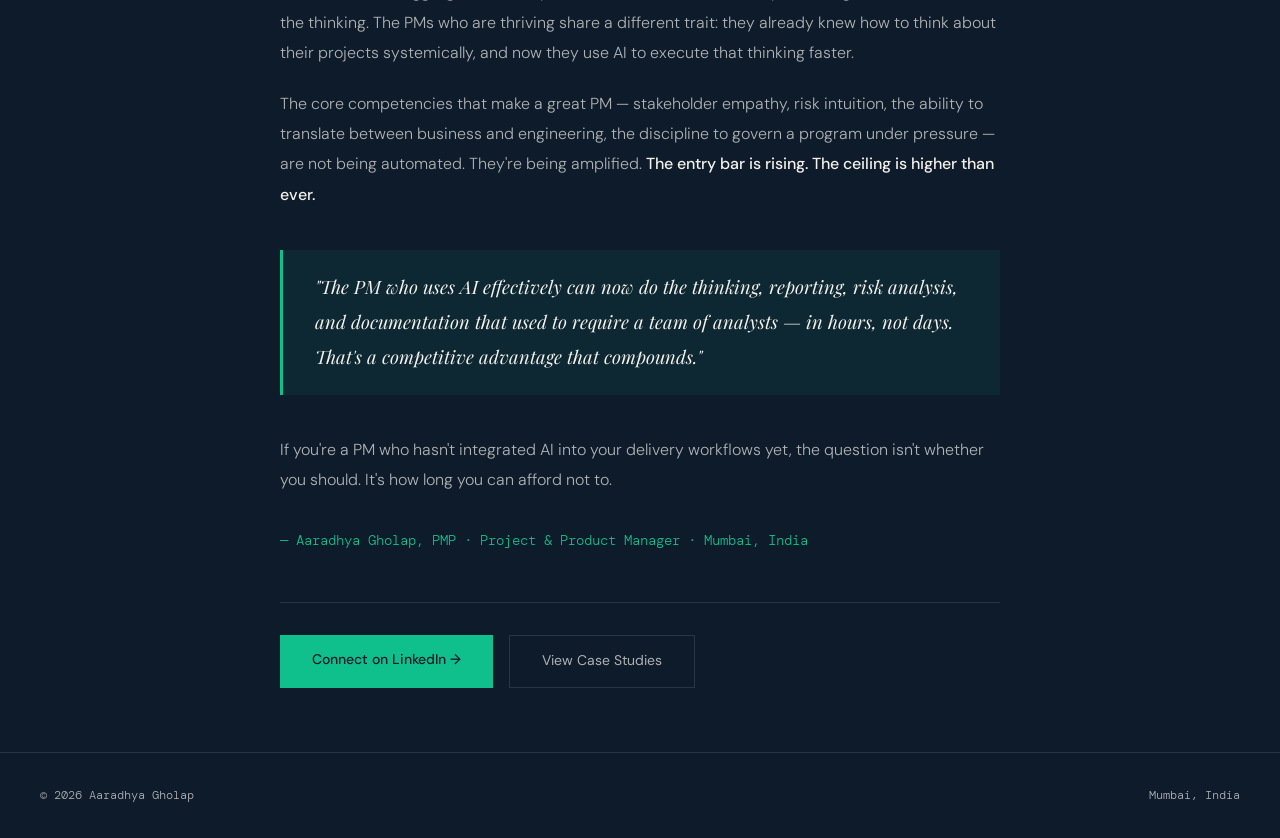
==== commit 2e026ef8: "Update article.html" ====
--- a/article.html
+++ b/article.html
@@ -95,7 +95,7 @@
 
 <footer>
   <span>© 2026 Aaradhya Gholap</span>
-  <span>Mumbai, India · </span>
+  <span>Mumbai, India</span>
 </footer>
 <script src="main.js"></script>
 </body>
